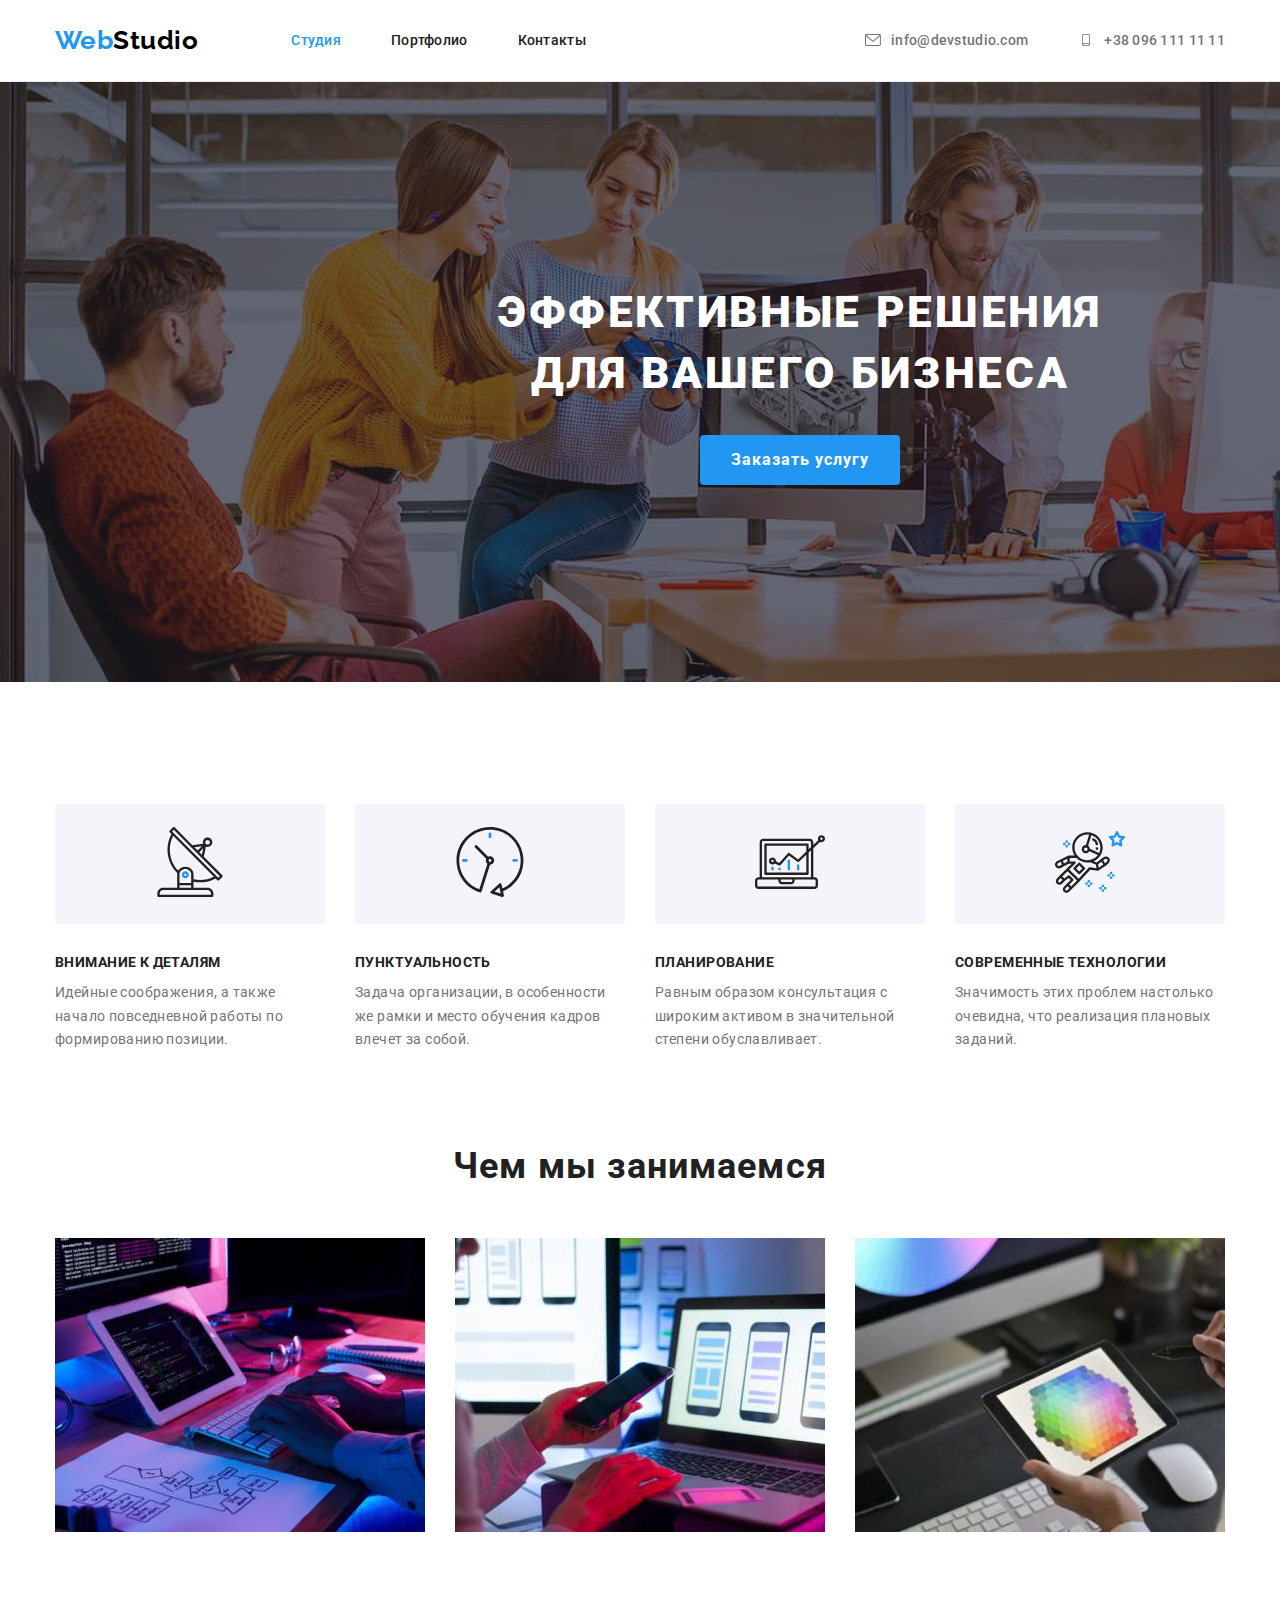
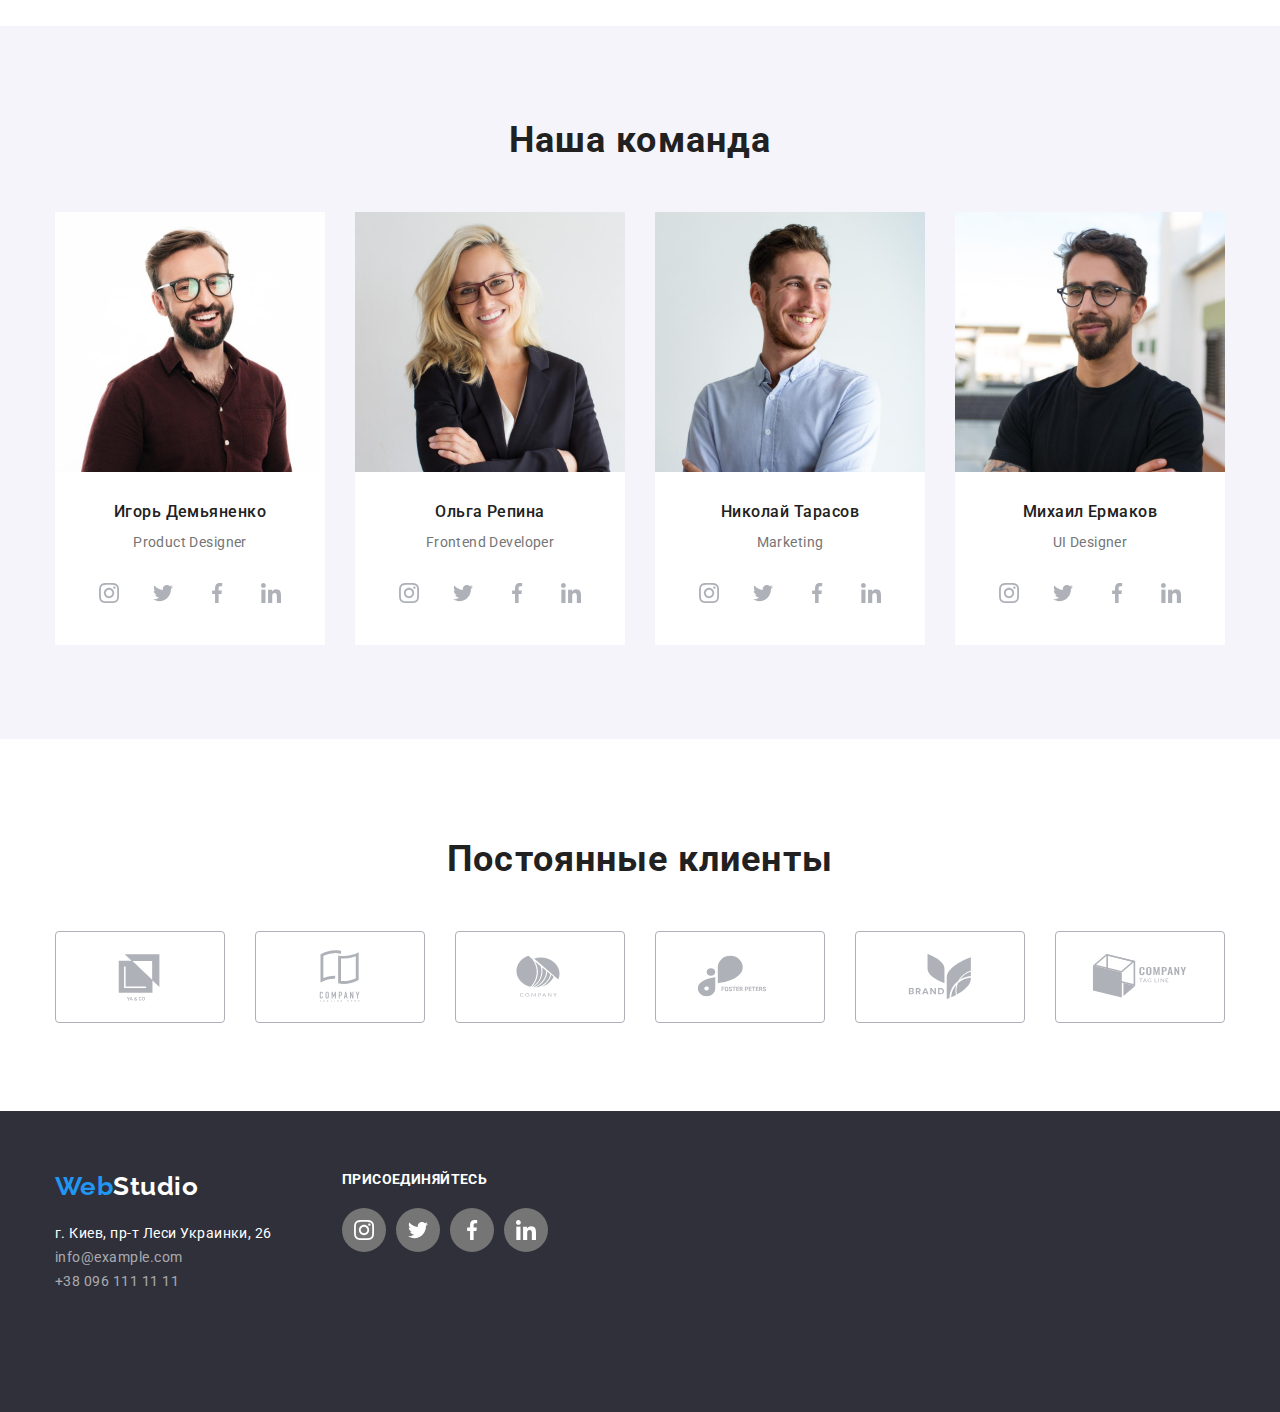
==== index.html @ 792765a1 "hw4-9" ====
<!DOCTYPE html>
<html lang="ru">
<head>
  <meta charset="UTF-8">
  <meta http-equiv="X-UA-Compatible" content="IE=edge">
  <meta name="viewport" content="width=device-width, initial-scale=1.0">
  <title>Home work 2</title>
  <link rel="stylesheet" href="https://fonts.googleapis.com/css2?family=Raleway:wght@700&family=Roboto:wght@400;500;700;900&display=swap">
  <link rel="stylesheet" href="https://cdnjs.cloudflare.com/ajax/libs/modern-normalize/1.1.0/modern-normalize.min.css" 
  integrity="sha512-wpPYUAdjBVSE4KJnH1VR1HeZfpl1ub8YT/NKx4PuQ5NmX2tKuGu6U/JRp5y+Y8XG2tV+wKQpNHVUX03MfMFn9Q==" 
  crossorigin="anonymous" referrerpolicy="no-referrer" />
  <link rel="stylesheet" href="./css/styles.css">
</head>

<body class="page">
  <!--Шапка сайта -->
  <header class="header">
    <div class="container logo-head">
      <a href="./index.html" class="logo link"
      >Web<span lang="en" class="top-logo">Studio</span>
      </a>
      <nav class="nav">
        <ul class="site-nav list">
          <li class="item"> <a href="./index.html" class="studio link current"> Студия</a> </li>
          <li class="item"> <a href="./portfolio.html" class="portfolio link"> Портфолио</a> </li>
          <li class="item"> <a href="" class="contacts link"> Контакты</a> </li>
        </ul>
      </nav>
      <ul class="auth-nav list">
        <li class="item"> <a href="mailto:info@devstudio.com" 
                target="_blank" rel="noopener noreferrer"
                class="first-mail link"><svg class="mail-icon" width="16" height="12">
                  <use href="./images/icons.svg#icon-envelope"></use>
                </svg> info@devstudio.com</a> 
        </li>
        <li class="item"> <a href="tel:+380961111111" 
                class="phone link"><svg class="phone-icon" width="16" height="12">
                  <use href="./images/icons.svg#icon-smartphone"></use>
                </svg> +38 096 111 11 11</a> 
        </li>
      </ul>
    </div>
  </header>

  <!--------------- Герой-->
  <main>
    <section class="section hero">
      <div class="container">
        <h1 class="hero-title">
          Эффективные решения
          для вашего бизнеса
        </h1>
        <button type="button" class="hero-button pointer">Заказать услугу</button>
    </section>

    <!-------------- Особенности-->
    <section class="section property">
      <div class="container">
        <h2 class="visually-hidde">Property</h2>
        <ul class="properties list">
          <li class="item">
            <div class="property-item">
              <a href="" class="property-link">
                <svg class="property-icon" width="70" height="70">
                  <use href="./images/icons.svg#icon-antenna-1"></use>
                </svg>
              </a>
            </div>
            <h3 class="title-description">Внимание к деталям</h3>
            <p class="section-content">Идейные соображения, а также
              начало повседневной работы по
              формированию позиции.
            </p>
          </li>
          <li class="item">
            <div class="property-item">
              <a href="" class="property-link">
                <svg class="property-icon" width="70" height="70">
                  <use href="./images/icons.svg#icon-clock-1"></use>
                </svg>
              </a>
            </div>
            <h3 class="title-description">Пунктуальность</h3>
            <p class="section-content">Задача организации, в особенности
              же рамки и место обучения кадров
              влечет за собой.
            </p>
          </li>
          <li class="item">
            <div class="property-item">
              <a href="" class="property-link">
                <svg class="property-icon" width="70" height="70">
                  <use href="./images/icons.svg#icon-diagram-1"></use>
                </svg>
              </a>
            </div>
            <h3 class="title-description">Планирование</h3>
            <p class="section-content"> Равным образом консультация с
              широким активом в значительной
              степени обуславливает.
            </p>
          </li>
          <li class="item">
            <div class="property-item">
              <a href="" class="property-link">
                <svg class="property-icon" width="70" height="70">
                  <use href="./images/icons.svg#icon-astronaut-1"></use>
                </svg>
              </a>
            </div>
            <h3 class="title-description">Современные технологии</h3>
            <p class="section-content"> Значимость этих проблем настолько
              очевидна, что реализация плановых
              заданий.
            </p>
          </li>
        </ul>
      </div>
    </section>

    <!--------------- Чем занимаемся-->
    <section class="section photos">
      <div class="container">
        <h2 class="section images title-features"> Чем мы занимаемся</h2>
        <ul class="features list">
          <li class="item"> <img src="./images/firstbox.jpg" width="370" height="294" alt="Рабочий стол"> </li>
          <li class="item"> <img src="./images/secondbox.jpg" width="370" height="294" alt="Ноутбук"> </li>
          <li class="item"><img src="./images/thirdbox.jpg" width="370" height="294" alt="Планшет"> </li>
        </ul>
      </div>
    </section>

    <!---------------- Наша команда-->
    <section class="section team">
      <div class="container">
        <h2 class="section title list-team"> Наша команда</h2>
        <ul class="employees list">
          <li class="item">            
              <img src="./images/demyanenco.jpg" width="270" alt="Фото Демьяненко">
            <div class="signature">

              <h3 class="title-team">Игорь Демьяненко</h3>
              <p lang="en" class="section-content profession">Product Designer</p>
              <ul class="team-social-list list">
                <li class="team-social-item">
                  <a href="" class="social-link">
                    <svg  class="social-icon" width="20" height="20">
                      <use 
                        href="./images/icons.svg#icon-instagram"
                      ></use>
                    </svg>
                  </a>
                </li>
                <li class="team-social-item">
                  <a href="" class="social-link">
                    <svg class="social-icon" width="20" height="20">
                      <use href="./images/icons.svg#icon-twitter"></use>
                    </svg>
                  </a>
                </li>
                <li class="team-social-item">
                  <a href="" class="social-link">
                    <svg class="social-icon" width="20" height="20">
                      <use href="./images/icons.svg#icon-facebook"></use>
                    </svg>
                  </a>
                </li>
                <li class="team-social-item">
                  <a href="" class="social-link">
                    <svg class="social-icon" width="20" height="20">
                      <use href="./images/icons.svg#icon-linkedin"></use>
                    </svg>
                  </a>
                </li>
              </ul>
            </div>
          </li>

          <li class="item">            
              <img src="./images/repina.jpg" width="270" alt="Фото Репина">
            <div class="signature">
              <h3 class="title-team">Ольга Репина</h3>
              <p lang="en" class="section-content profession">Frontend Developer</p>
              <ul class="team-social-list list">
                <li class="team-social-item">
                  <a href="" class="social-link">
                    <svg class="social-icon" width="20" height="20">
                      <use href="./images/icons.svg#icon-instagram"></use>
                    </svg>
                  </a>
                </li>
                <li class="team-social-item">
                  <a href="" class="social-link">
                    <svg class="social-icon" width="20" height="20">
                      <use href="./images/icons.svg#icon-twitter"></use>
                    </svg>
                  </a>
                </li>
                <li class="team-social-item">
                  <a href="" class="social-link">
                    <svg class="social-icon" width="20" height="20">
                      <use href="./images/icons.svg#icon-facebook"></use>
                    </svg>
                  </a>
                </li>
                <li class="team-social-item">
                  <a href="" class="social-link">
                    <svg class="social-icon" width="20" height="20">
                      <use href="./images/icons.svg#icon-linkedin"></use>
                    </svg>
                  </a>
                </li>
              </ul>
            </div>
          </li>

          <li class="item">            
              <img src="./images/tarasov.jpg" width="270" alt="Фото Тарасов">
            <div class="signature">
              <h3 class="title-team">Николай Тарасов</h3>
              <p lang="en" class="section-content profession">Marketing</p>
              <ul class="team-social-list list">
                <li class="team-social-item">
                  <a href="" class="social-link">
                    <svg class="social-icon" width="20" height="20">
                      <use href="./images/icons.svg#icon-instagram"></use>
                    </svg>
                  </a>
                </li>
                <li class="team-social-item">
                  <a href="" class="social-link">
                    <svg class="social-icon" width="20" height="20">
                      <use href="./images/icons.svg#icon-twitter"></use>
                    </svg>
                  </a>
                </li>
                <li class="team-social-item">
                  <a href="" class="social-link">
                    <svg class="social-icon" width="20" height="20">
                      <use href="./images/icons.svg#icon-facebook"></use>
                    </svg>
                  </a>
                </li>
                <li class="team-social-item">
                  <a href="" class="social-link">
                    <svg class="social-icon" width="20" height="20">
                      <use href="./images/icons.svg#icon-linkedin"></use>
                    </svg>
                  </a>
                </li>
              </ul>
            </div>
          </li>

          <li class="item">            
              <img src="./images/ermakov.jpg" width="270" alt="Фото Ермаков">
            <div class="signature">
              <h3 class="title-team">Михаил Ермаков</h3>
              <p lang="en" class="section-content profession">UI Designer</p>
              <ul class="team-social-list list">
                <li class="team-social-item">
                  <a href="" class="social-link">
                    <svg class="social-icon" width="20" height="20">
                      <use href="./images/icons.svg#icon-instagram"></use>
                    </svg>
                  </a>
                </li>
                <li class="team-social-item">
                  <a href="" class="social-link">
                    <svg class="social-icon" width="20" height="20">
                      <use href="./images/icons.svg#icon-twitter"></use>
                    </svg>
                  </a>
                </li>
                <li class="team-social-item">
                  <a href="" class="social-link">
                    <svg class="social-icon" width="20" height="20">
                      <use href="./images/icons.svg#icon-facebook"></use>
                    </svg>
                  </a>
                </li>
                <li class="team-social-item">
                  <a href="" class="social-link">
                    <svg class="social-icon" width="20" height="20">
                      <use href="./images/icons.svg#icon-linkedin"></use>
                    </svg>
                  </a>
                </li>
              </ul>
            </div>
          </li>
        </ul>
      </div>
    </section>
  </main>

  <section class="customers section">
    <div class="container">
      <div class="customers-box">
      <h2 class="customers-title title">Постоянные клиенты</h2>
      <ul class="customers-list list">
        <li class="customers-item">
          <a href="" class="customers-link">
            <svg class="customers-icon" width="106" height="60">
              <use href="./images/icons.svg#icon-Logo1"></use>
            </svg>
          </a>
        </li>
        <li class="customers-item">
          <a href="" class="customers-link">
            <svg class="customers-icon" width="106" height="60">
              <use href="./images/icons.svg#icon-Logo2"></use>
            </svg>
          </a>
        </li>
        <li class="customers-item">
          <a href="" class="customers-link">
            <svg class="customers-icon" width="106" height="60">
              <use href="./images/icons.svg#icon-Logo3"></use>
            </svg>
          </a>
        </li>
        <li class="customers-item">
          <a href="" class="customers-link">
            <svg class="customers-icon" width="106" height="60">
              <use href="./images/icons.svg#icon-Logo4"></use>
            </svg>
          </a>
        </li>
        <li class="customers-item">
          <a href="" class="customers-link">
            <svg class="customers-icon" width="106" height="60">
              <use href="./images/icons.svg#icon-Logo5"></use>
            </svg>
          </a>
        </li>
        <li class="customers-item">
          <a href="" class="customers-link">
            <svg class="customers-icon" width="106" height="60">
              <use href="./images/icons.svg#icon-Logo6"></use>
            </svg>
          </a>
        </li>
      </ul>
      </div>
    </div>
  </section>


  <!------------------------------------- Подвал----------->
  <footer class="footer">
    <div class="container bottom">

      <div class="address-box">
        <a href="./index.html" class="logo link">Web<span class="down logo link">Studio</span></a>
        <address>
          <ul class="address list">
            <li class="city"> г. Киев, пр-т Леси Украинки, 26 </li>
            <li> <a href="mailto:info@example.com" class="mail link">info@example.com</a> </li>
            <li> <a href="tel:+380961111111" class="phone link"> +38 096 111 11 11</a> </li>
          </ul>
        </address>
      </div>

    <div class="connect">
      <p class="connect-title">присоединяйтесь</p>
      <ul class="team-social-list list">
        <li class="footer-social-item">
          <a href="" class="footer-social-link">
            <svg class="footer-social-icon" width="20" height="20">
              <use href="./images/icons.svg#icon-instagram"></use>
            </svg>
          </a>
        </li>
        <li class="footer-social-item">
          <a href="" class="footer-social-link">
            <svg class="footer-social-icon" width="20" height="20">
              <use href="./images/icons.svg#icon-twitter"></use>
            </svg>
          </a>
        </li>
        <li class="footer-social-item">
          <a href="" class="footer-social-link">
            <svg class="footer-social-icon" width="20" height="20">
              <use href="./images/icons.svg#icon-facebook"></use>
            </svg>
          </a>
        </li>
        <li class="footer-social-item">
          <a href="" class="footer-social-link">
            <svg class="footer-social-icon" width="20" height="20">
              <use href="./images/icons.svg#icon-linkedin"></use>
            </svg>
          </a>
        </li>
      </ul>
    </div>
    </div>
  </footer>
</body>
</html>
---- css/styles.css ----
/* цвет Абзацев 212121 
  цвет текста 757575
  цвет лого 2196f3
  цвет лого 000000
  акцент ffffff
  фон ffffff  
  фон команда f5f4fa
*/

:root {
  --primary-text-color: #757575;
  --title-text-color: #212121;
  --accent-color: #ffffff;
  --background-color: #f5f4fa;
  --accent-text-color: #2196f3;
  --background-hero: #2f303a;
  --address-color: #c4c4c4;
  --logo-color: #000000;
  --header-border: #ececec;
  --address-color: rgba(255, 255, 255, 0.6);
  --social-link-color: #afb1b8;
  --button-shadow: rgba(0, 0, 0, 0.25);
}

html {
  box-sizing: border-box;
}

*,
*::before,
*::after {
  box-sizing: inherit;
}

p,
h1,
h2,
h3,
h4,
h5,
h6 {
  margin: 0;
}

img {
  display: block;
  max-width: 100%;
  height: auto;
}

.visually-hidden {
  position: absolute;
  width: 1px;
  height: 1px;
  margin: -1px;
  border: 0;
  padding: 0;
  white-space: nowrap;
  clip-path: inset(100%);
  clip: rect(0 0 0 0);
  overflow: hidden;
}

.page {
  margin: 0;

  background-color: var(--accent-color);
  color: var(--primary-text-color);
  font-family: Roboto, sans-serif;
  font-style: normal;
  letter-spacing: 0.03em;
}

.container {
  text-align: center;
  width: 1200px;
  margin: 0px auto;
  padding: 0 15px;
}

.header {
  border-bottom: 1px solid var(--header-border);
}

.logo-head {
  display: flex;
  align-items: center;
}

.link {
  text-decoration: none;
  color: inherit;
}

.logo {
  color: var(--accent-text-color);
  font-family: Raleway, sans-serif;
  font-weight: 700;
  font-size: 26px;
  line-height: 1.2;
}

.top-logo {
  color: var(--logo-color);
  padding-top: 24px;
  padding-bottom: 24px;
}

.down,
.city {
  color: var(--accent-color);
}
.logo:hover {
  color: var(--accent-text-color);
}

.list {
  list-style: none;
  padding: 0;
  margin: 0;
}

/* site nav */

.nav {
  margin-left: 93px;
}
.site-nav {
  display: flex;

  color: var(--title-text-color);
  font-weight: 500;
  font-size: 14px;
  line-height: 1.2;
  letter-spacing: 0.02em;
}

.site-nav .item + .item {
  margin-left: 50px;
}

.site-nav .studio,
.site-nav .portfolio,
.site-nav .contacts {
  color: var(--title-text-color);
  padding-top: 32px;
  padding-bottom: 32px;
  display: block;
}

.site-nav .link:hover,
.site-nav .link:focus,
.site-nav .link.current {
  color: var(--accent-text-color);
}

/* auth-nav */
.auth-nav {
  display: flex;
  margin-left: auto;
}

.auth-nav .item + .item {
  margin-left: 50px;
}

.auth-nav .mail,
.auth-nav .phone,
.auth-nav .first-mail {
  display: flex;
  color: var(--primary-text-color);
  font-weight: 500;
  font-size: 14px;
  line-height: 1.2;
  letter-spacing: 0.02em;
  padding: 32px 0;
  align-items: center;
}

.auth-nav .link:hover,
.auth-nav .link:focus {
  color: var(--accent-text-color);
}

.auth-nav .link:hover .mail-icon,
.auth-nav .link:focus .mail-icon,
.auth-nav .link:hover .phone-icon,
.auth-nav .link:focus .phone-icon {
  color: var(--accent-text-color);
}

.mail-icon,
.phone-icon {
  fill: currentColor;
  margin-right: 10px;
}

/* Hero */
.hero-title,
.hero-button {
  color: var(--accent-color);
}

.hero-title {
  width: 696px;
  margin: 0 auto 30px;
  font-weight: 900;
  font-size: 44px;
  line-height: 1.4;
  letter-spacing: 0.06em;
  text-transform: uppercase;
}

.hero-button {
  text-align: center;
  width: 200px;
  height: 50px;
  border-radius: 4px;
  border: 0;

  background-color: var(--accent-text-color);
  font-family: Roboto, sans-serif;
  font-weight: 700;
  font-size: 16px;
  line-height: 1.9;
  letter-spacing: 0.06em;
  cursor: pointer;
}

.hero {
  padding-top: 200px;
  padding-bottom: 200px;
  background-color: var(--background-hero);
  background-image: linear-gradient(
      rgba(47, 48, 58, 0.4),
      rgba(47, 48, 58, 0.4)
    ),
    url(../images/hero-bg.jpg);
  width: 1600px;
  height: 600px;
  background-repeat: no-repeat;
  /* background-position: center; */
  background-position: 50% 50%;
  background-size: cover;
}

.property {
  padding-bottom: 94px;
  padding-top: 94px;
}

.section .title {
  color: var(--title-text-color);
  font-weight: 700;
  font-size: 18px;
  line-height: 2;
  letter-spacing: 0.06em;
}
/* -------Team------------ */
.title-features {
  display: inline;
  margin-right: auto;
  margin-bottom: 50px;
}

.photos {
  padding-bottom: 94px;
}

.features {
  display: flex;
}

.features .item + .item {
  margin-left: 30px;
}

.employees {
  display: flex;
}

.employees .item + .item {
  margin-left: 30px;
}

.properties {
  display: flex;
}

.properties .item {
  margin-right: 30px;
  width: 270px;
}

.properties .item:last-child {
  margin-right: 0;
}

.property-item {
  display: flex;
  background-color: var(--background-color);
  width: 270px;
  height: 120px;
  justify-content: center;
  align-items: center;
  margin-bottom: 30px;
}

/* --------Social links----------- */

.team-social-list {
  display: flex;
  justify-content: center;
}

.team-social-item {
  background-color: var(--accent-color);
  width: 44px;
  height: 44px;
}

.team-social-item + .team-social-item {
  margin-left: 10px;
}

.social-link {
  width: 100%;
  height: 100%;
  display: flex;
  align-items: center;
  justify-content: center;
}

.social-icon {
  fill: var(--social-link-color);
}

.social-link:hover .social-icon,
.social-link:focus .social-icon {
  fill: var(--accent-color);
}

.social-link:hover,
.social-link:focus {
  background-color: var(--accent-text-color);
}

.customers {
  justify-content: center;
  margin-top: 100px;
  margin-bottom: 88px;
}

/*.customers-box {
}*/

.customers-title {
  margin-bottom: 50px;
}

.customers-list {
  display: flex;
  justify-content: center;
}

.customers-item {
  background-color: var(--accent-color);
  width: 170px;
  height: 92px;
  border: 1px solid var(--social-link-color);
  box-sizing: border-box;
  border-radius: 4px;
}

.customers-item + .customers-item {
  margin-left: 30px;
}

.customers-link {
  width: 100%;
  height: 100%;
  display: flex;
  align-items: center;
  justify-content: center;
}

.customers-icon {
  fill: var(--social-link-color);
}

.customers-link:hover,
.customers-link:focus {
  background-color: var(--accent-text-color);
}

.customers-link:hover .customers-icon,
.customers-link:focus .customers-icon {
  fill: var(--accent-color);
}

.projects {
  display: flex;
  flex-wrap: wrap;

  padding-left: 0;
  padding-right: 0;
}

.projects .item {
  text-align: left;
  width: 370px;
  height: 404px;
  margin-right: 30px;
}

.projects .item:hover,
.projects .item:focus {
  box-shadow: 0 4px 4px 0 var(--button-shadow);
}

.projects .item:nth-child(3n) {
  margin-right: 0;
}

.projects .item:nth-child(n + 3) {
  margin-bottom: 30px;
}

.projects .item:nth-last-child(-n + 3) {
  margin-bottom: 0;
}

.section .images {
  display: block;
}

.section .customers-title,
.section .images,
.section .list-team {
  color: var(--title-text-color);
  font-weight: 700;
  font-size: 36px;
  line-height: 1.16;
  text-align: center;
  letter-spacing: 0.03em;
}

.section .list-team {
  margin-bottom: 50px;
}

.signature {
  background-color: var(--accent-color);
  padding: 30px;
}

.title-description {
  margin-bottom: 10px;
  text-align: left;
  color: var(--title-text-color);
  font-weight: 700;
  font-size: 14px;
  line-height: 1.2;
  letter-spacing: 0.03em;
  text-transform: uppercase;
}

.title {
  color: var(--title-text-color);
  letter-spacing: 0.06em;
}

.title-team {
  color: var(--title-text-color);
  font-weight: 500;
  font-size: 16px;
  line-height: 1.2;
  text-align: center;
  margin-bottom: 10px;
}
.section-content {
  text-align: left;
  color: var(--primary-text-color);
  font-weight: 400;
  font-size: 14px;
  line-height: 1.71;
  letter-spacing: 0.03em;
}

.profession {
  text-align: center;
  margin-bottom: 16px;
}

.team {
  background-color: var(--background-color);
  padding-bottom: 94px;
  padding-top: 94px;
}

.portfolio-section {
  padding: 94px 0;
}

.portfolio-btns {
  display: flex;
  justify-content: center;
  align-self: center;
  margin-bottom: 50px;
}

.btns-list:first-child {
  margin-left: 0;
}

.btns-list {
  margin-left: 8px;
}

.portfolio-button {
  border-radius: 4px;
  padding: 6px 22px;
  border: 0;

  background-color: var(--background-color);
  color: var(--title-text-color);
  font-weight: 500;
  font-size: 16px;
  line-height: 1.6;
  cursor: pointer;
}

.portfolio-button:hover,
.portfolio-button:focus,
.portfolio-button:active,
.portfolio-btns .current {
  background-color: var(--accent-text-color);
  color: var(--accent-color);
  box-shadow: 0 4px 4px 0 var(--button-shadow);
}

.title .sites {
  font-weight: 700;
  font-size: 18px;
  line-height: 2;
  letter-spacing: 0.06em;
  margin-bottom: 4px;
}

.description-photo {
  padding: 20px 24px;
  border: 1px solid var(--header-border);
  border-top: 0;
}

.section .content {
  color: var(--primary-text-color);
  font-size: 16px;
  line-height: 1.87;
}

/* Footer */

.address .link {
  color: var(--address-color);
}

.footer {
  display: flex;
  padding-top: 60px;
  padding-bottom: 60px;
  background-color: var(--background-hero);
}

.bottom {
  text-align: left;
  display: flex;
}

.page {
  color: var(--address-color);
}

.footer .mail,
.footer .phone,
.footer .city {
  font-size: 14px;
  font-weight: 400;
  font-style: normal;
  line-height: 1.7;
  display: block;
}

.bottom .logo {
  display: flex;
}

.bottom .down {
  margin-bottom: 20px;
}

.address-row {
  margin-bottom: 9px;
}

.address .link:focus,
.address .link:hover {
  color: var(--accent-text-color);
}

.connect {
  display: block;

  /* margin-top: 72px; */
  margin-bottom: 100px;
  margin-right: auto;
  margin-left: 70px;
}

.connect-title {
  color: var(--accent-color);
  margin-bottom: 20px;
  font-weight: 700;
  font-size: 14px;
  line-height: 1.2;
  letter-spacing: 0.03em;
  text-transform: uppercase;
}

.footer-social-item {
  background-color: var(--primary-text-color);
  border-radius: 50%;
  width: 44px;
  height: 44px;
}

.footer-social-link {
  width: 100%;
  height: 100%;
  display: flex;
  align-items: center;
  justify-content: center;
}
.footer-social-item + .footer-social-item {
  margin-left: 10px;
}

.footer-social-link {
  color: var(--accent-color);
}

.footer-social-icon {
  fill: var(--accent-color);
}

.footer-social-link:hover .footer-social-icon,
.footer-social-link:focus .footer-social-icon {
  fill: var(--accent-color);
}

.footer-social-link:hover,
.footer-social-link:focus {
  background-color: var(--accent-text-color);
}
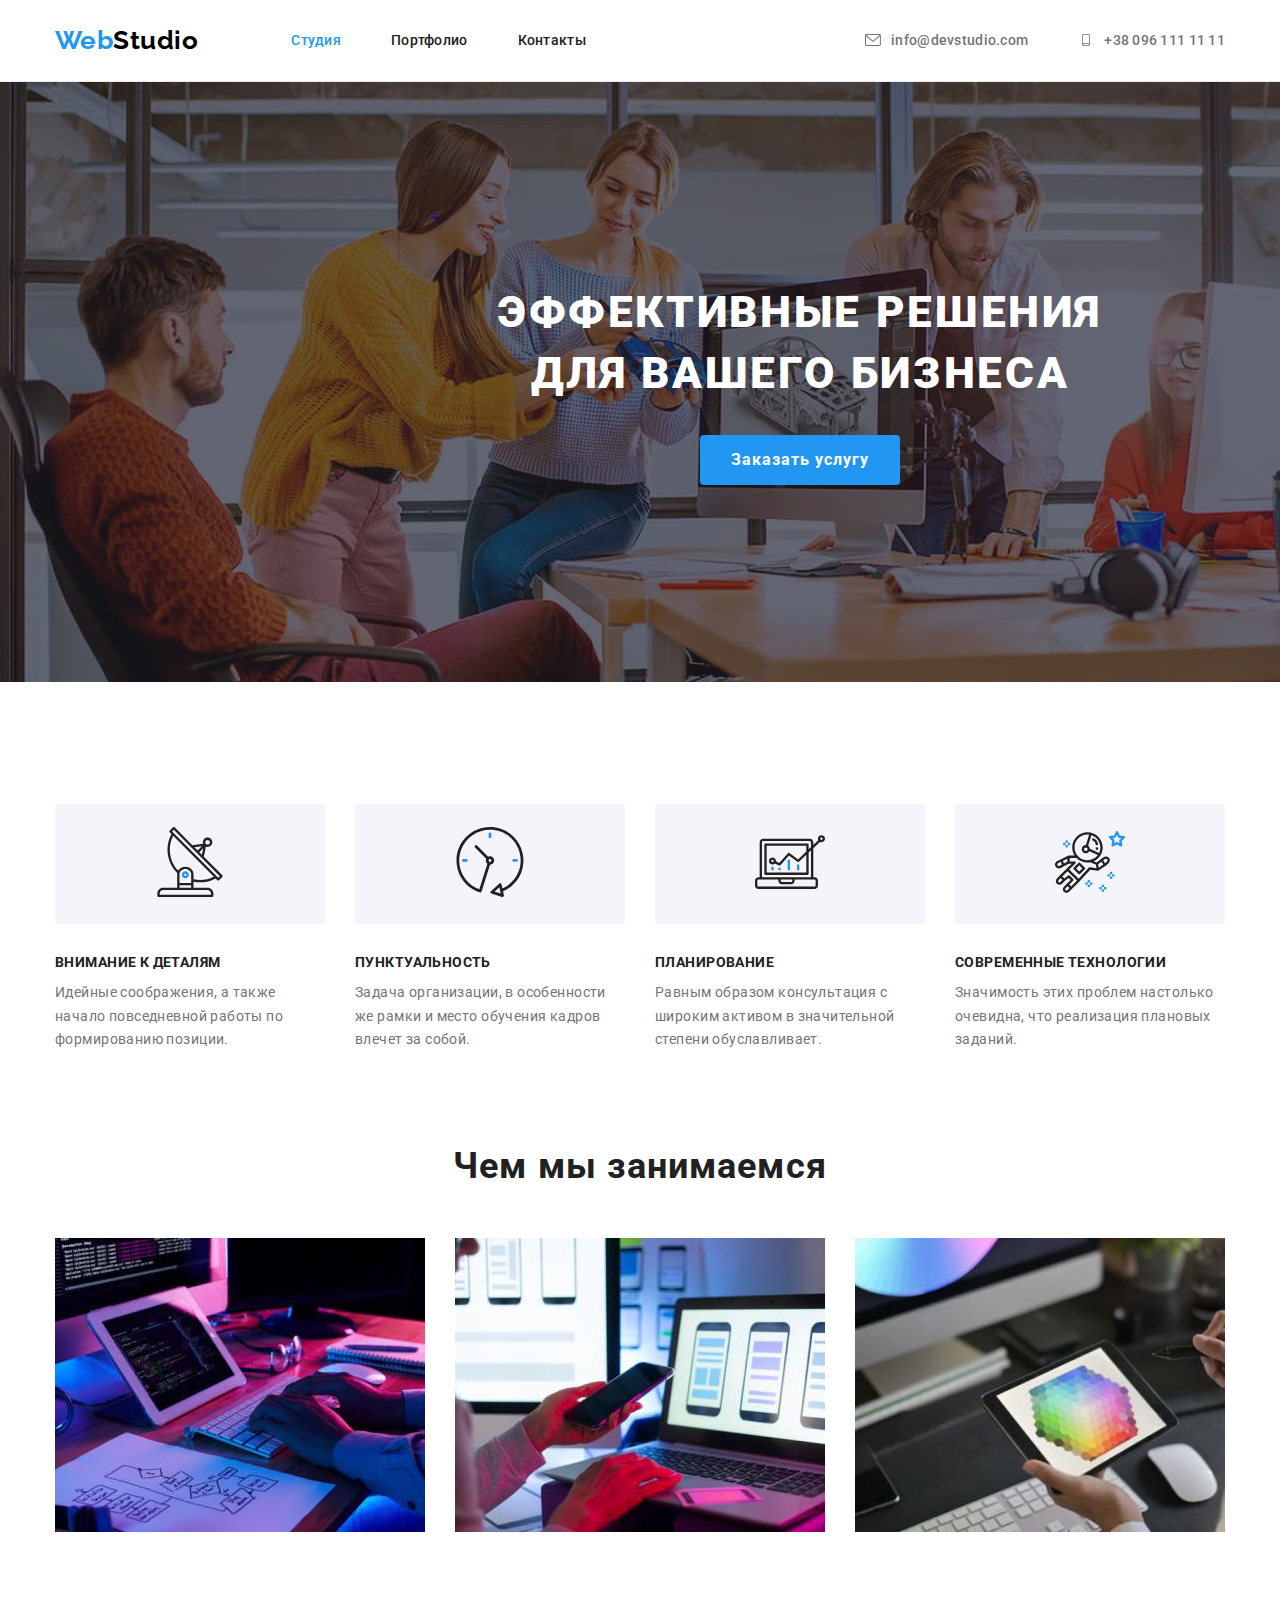
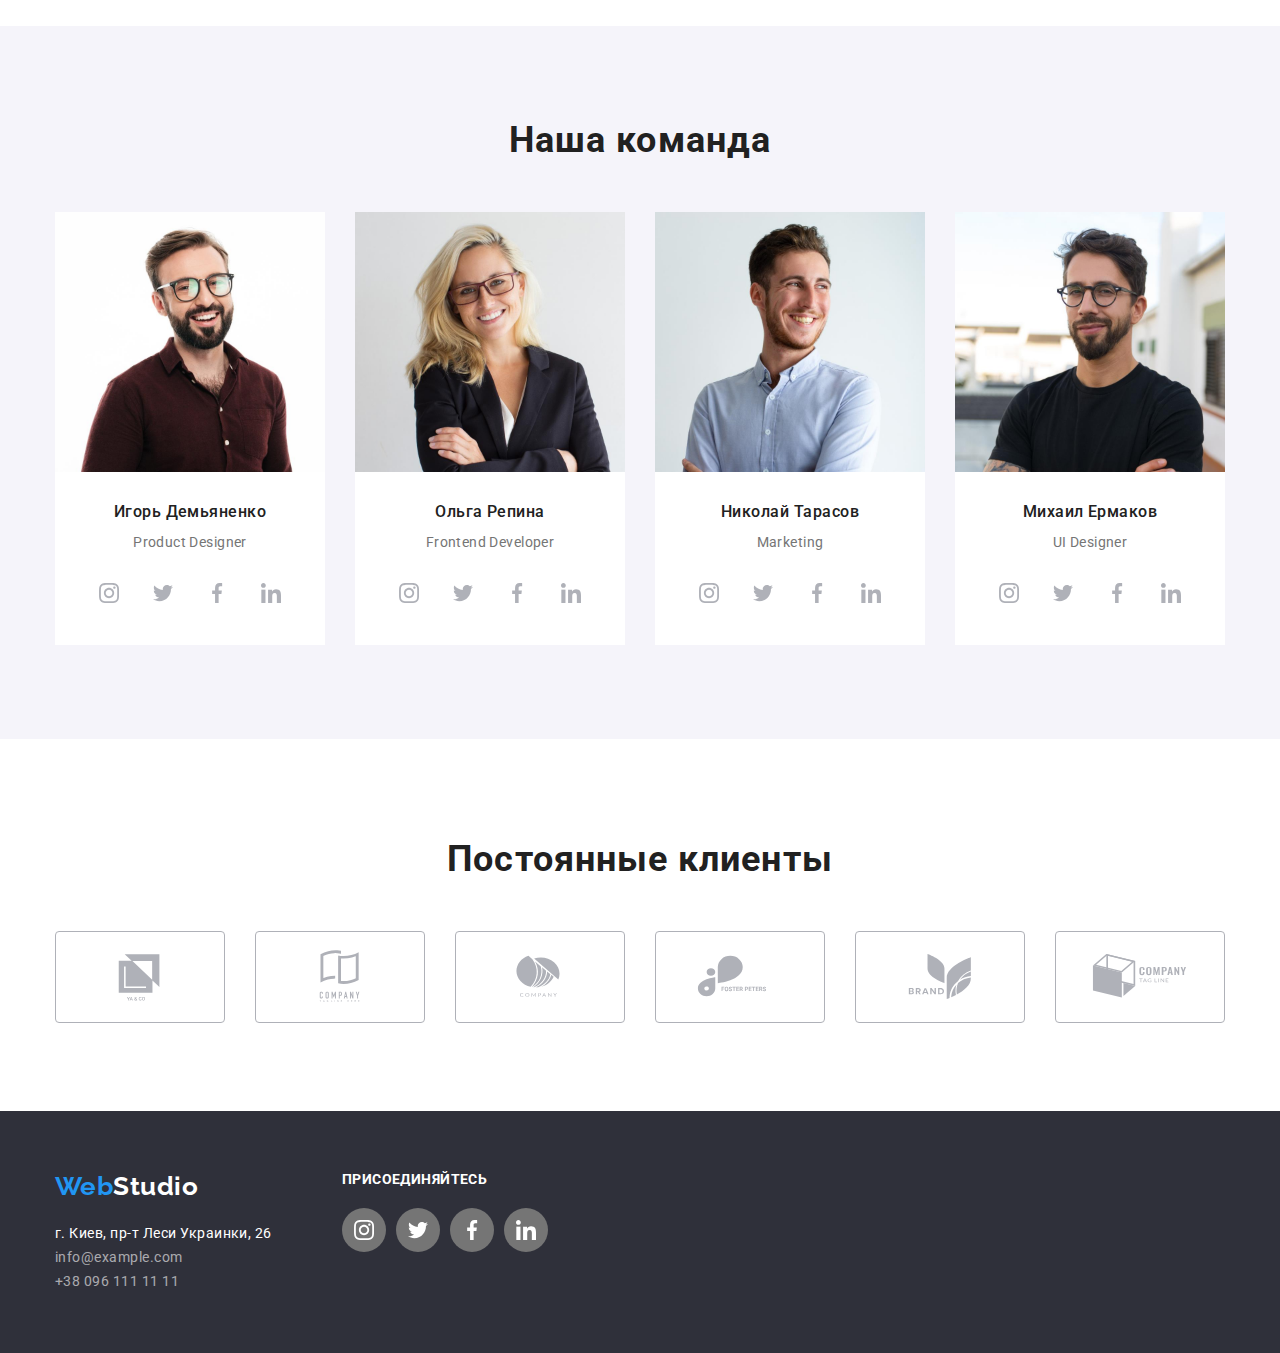
==== commit abc5b1e6: "hw4+4" ====
--- a/index.html
+++ b/index.html
@@ -42,7 +42,7 @@
     </div>
   </header>
 
-  <!--------------- Герой-->
+  <!--------------- Герой---->
   <main>
     <section class="section hero">
       <div class="container">
--- a/css/styles.css
+++ b/css/styles.css
@@ -195,7 +195,7 @@
   margin-right: 10px;
 }
 
-/* Hero */
+/*--------------- Hero------*/
 .hero-title,
 .hero-button {
   color: var(--accent-color);
@@ -239,9 +239,9 @@
   width: 1600px;
   height: 600px;
   background-repeat: no-repeat;
-  /* background-position: center; */
   background-position: 50% 50%;
   background-size: cover;
+  margin: 0 auto;
 }
 
 .property {
@@ -317,6 +317,7 @@
   background-color: var(--accent-color);
   width: 44px;
   height: 44px;
+  border-radius: 50%;
 }
 
 .team-social-item + .team-social-item {
@@ -350,9 +351,6 @@
   margin-top: 100px;
   margin-bottom: 88px;
 }
-
-/*.customers-box {
-}*/
 
 .customers-title {
   margin-bottom: 50px;
@@ -609,11 +607,6 @@
 }
 
 .connect {
-  display: block;
-
-  /* margin-top: 72px; */
-  margin-bottom: 100px;
-  margin-right: auto;
   margin-left: 70px;
 }
 
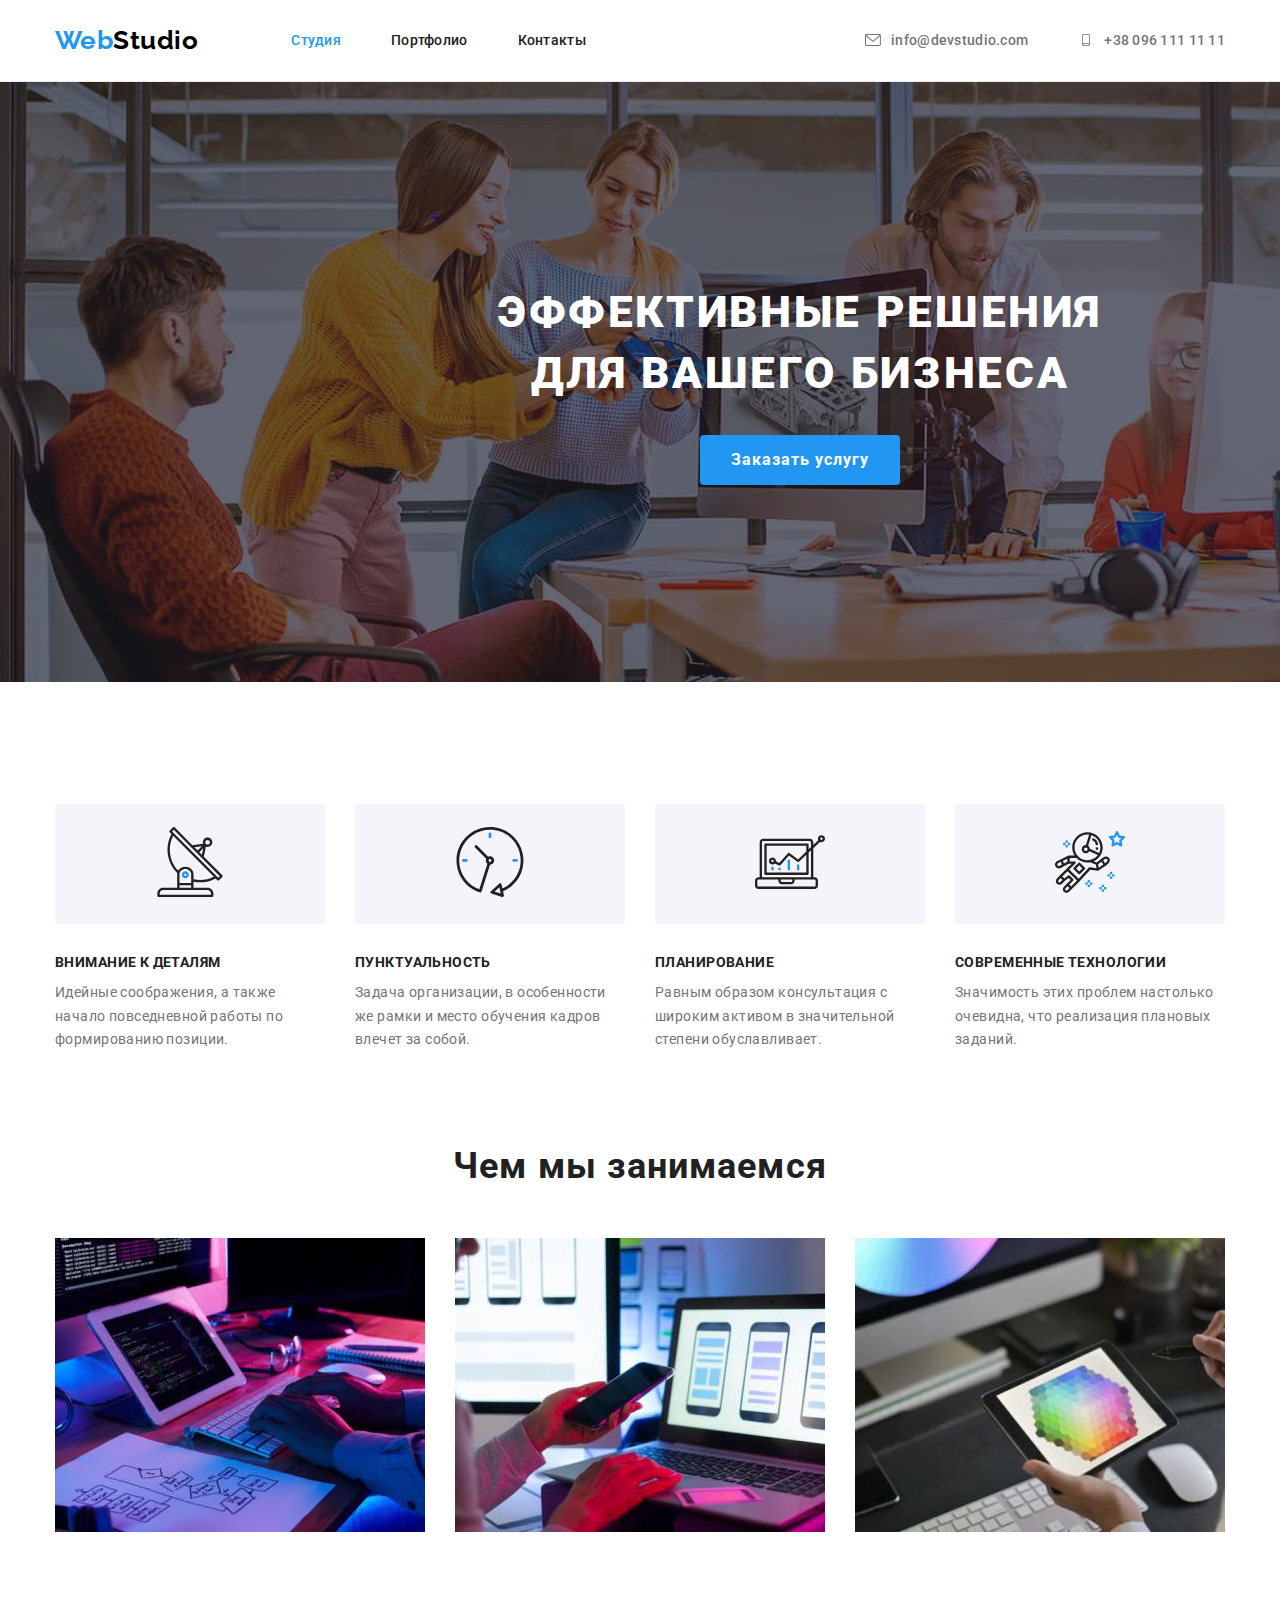
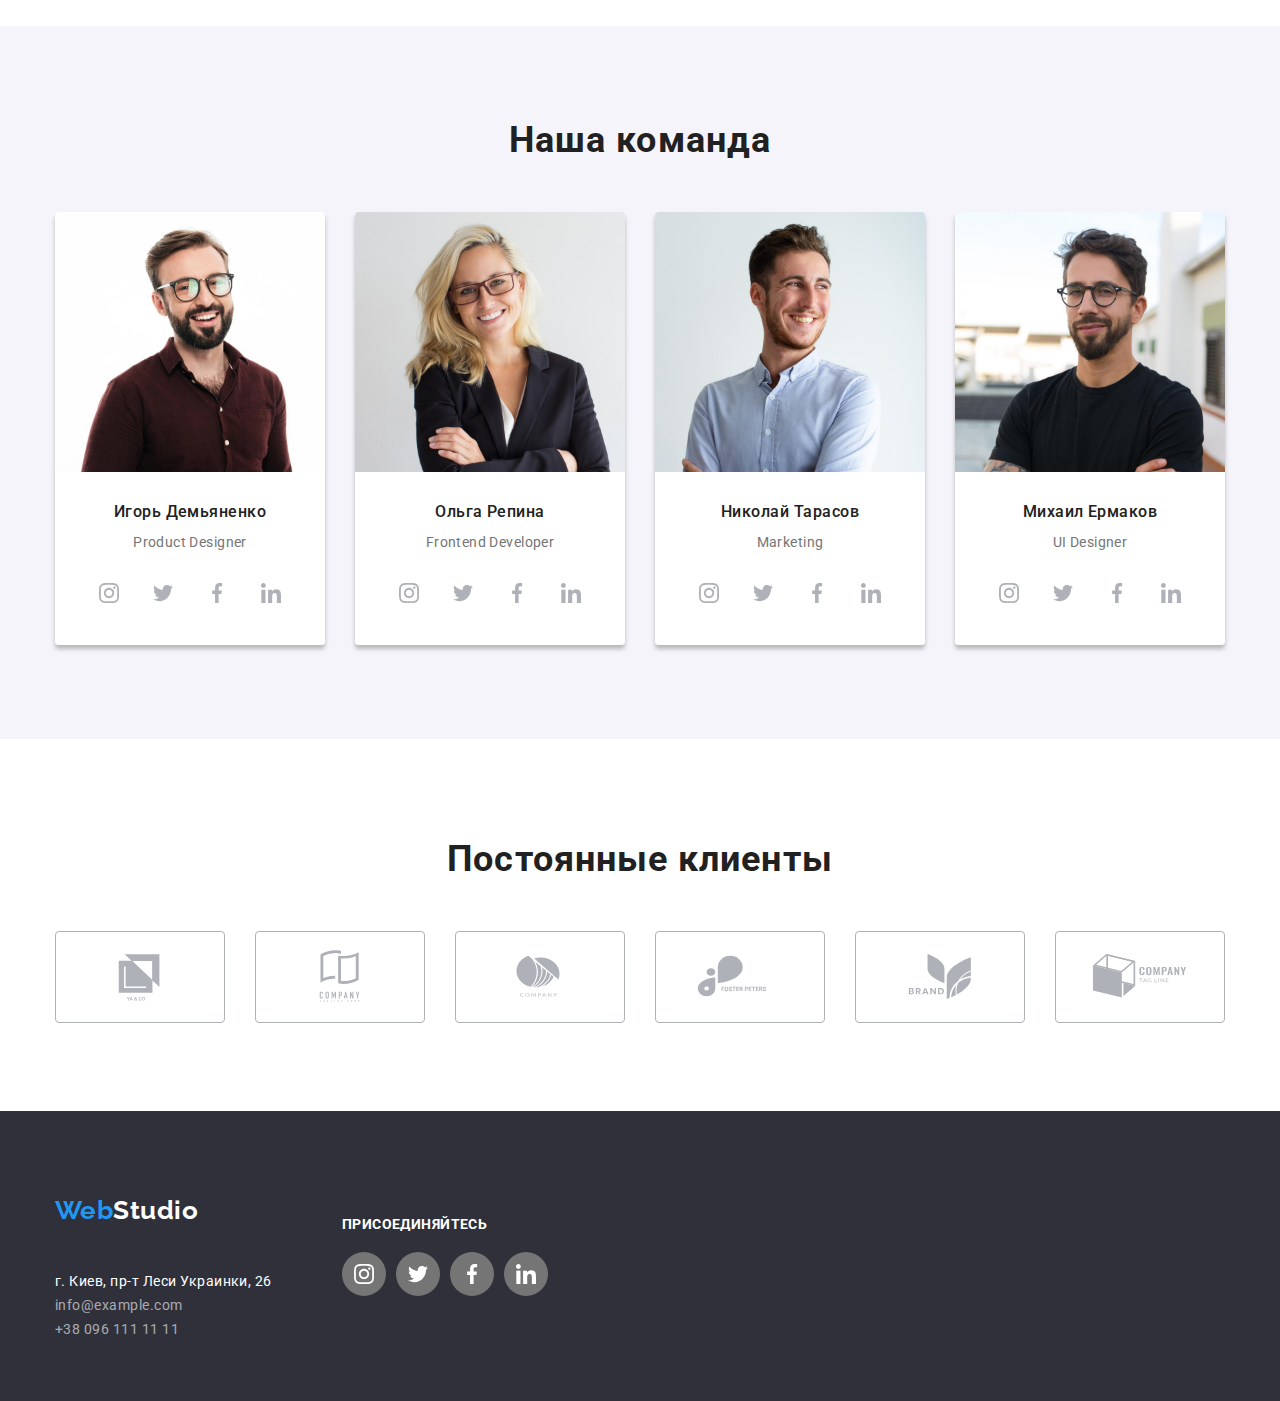
==== commit e0ef735a: "hw4  1" ====
--- a/index.html
+++ b/index.html
@@ -16,7 +16,7 @@
   <!--Шапка сайта -->
   <header class="header">
     <div class="container logo-head">
-      <a href="./index.html" class="logo link"
+      <a href="./index.html" class="logo link logo-header"
       >Web<span lang="en" class="top-logo">Studio</span>
       </a>
       <nav class="nav">
@@ -60,11 +60,11 @@
         <ul class="properties list">
           <li class="item">
             <div class="property-item">
-              <a href="" class="property-link">
+              <div class="property-link">
                 <svg class="property-icon" width="70" height="70">
                   <use href="./images/icons.svg#icon-antenna-1"></use>
                 </svg>
-              </a>
+              </div>
             </div>
             <h3 class="title-description">Внимание к деталям</h3>
             <p class="section-content">Идейные соображения, а также
@@ -74,11 +74,11 @@
           </li>
           <li class="item">
             <div class="property-item">
-              <a href="" class="property-link">
+              <div class="property-link">
                 <svg class="property-icon" width="70" height="70">
                   <use href="./images/icons.svg#icon-clock-1"></use>
                 </svg>
-              </a>
+              </div>
             </div>
             <h3 class="title-description">Пунктуальность</h3>
             <p class="section-content">Задача организации, в особенности
@@ -88,11 +88,11 @@
           </li>
           <li class="item">
             <div class="property-item">
-              <a href="" class="property-link">
+              <div class="property-link">
                 <svg class="property-icon" width="70" height="70">
                   <use href="./images/icons.svg#icon-diagram-1"></use>
                 </svg>
-              </a>
+              </div>
             </div>
             <h3 class="title-description">Планирование</h3>
             <p class="section-content"> Равным образом консультация с
@@ -102,11 +102,11 @@
           </li>
           <li class="item">
             <div class="property-item">
-              <a href="" class="property-link">
+              <div class="property-link">
                 <svg class="property-icon" width="70" height="70">
                   <use href="./images/icons.svg#icon-astronaut-1"></use>
                 </svg>
-              </a>
+              </div>
             </div>
             <h3 class="title-description">Современные технологии</h3>
             <p class="section-content"> Значимость этих проблем настолько
@@ -352,7 +352,7 @@
     <div class="container bottom">
 
       <div class="address-box">
-        <a href="./index.html" class="logo link">Web<span class="down logo link">Studio</span></a>
+        <a href="./index.html" class="logo link logo-footer">Web<span class="down logo link">Studio</span></a>
         <address>
           <ul class="address list">
             <li class="city"> г. Киев, пр-т Леси Украинки, 26 </li>
--- a/css/styles.css
+++ b/css/styles.css
@@ -20,6 +20,7 @@
   --address-color: rgba(255, 255, 255, 0.6);
   --social-link-color: #afb1b8;
   --button-shadow: rgba(0, 0, 0, 0.25);
+  --footer-social-link-color: rgba(255, 255, 255, 0.1);
 }
 
 html {
@@ -102,6 +103,10 @@
 
 .top-logo {
   color: var(--logo-color);
+}
+
+.logo-header,
+.logo-footer {
   padding-top: 24px;
   padding-bottom: 24px;
 }
@@ -279,6 +284,12 @@
   display: flex;
 }
 
+.employees .item {
+  border-radius: 4px;
+  box-shadow: 0 4px 4px 0 var(--button-shadow);
+  overflow: hidden;
+}
+
 .employees .item + .item {
   margin-left: 30px;
 }
@@ -330,6 +341,7 @@
   display: flex;
   align-items: center;
   justify-content: center;
+  border-radius: 50%;
 }
 
 .social-icon {
@@ -386,14 +398,23 @@
   fill: var(--social-link-color);
 }
 
+.customers-item:hover,
+.customers-item:focus {
+  border: 1px solid var(--accent-text-color);
+  box-sizing: border-box;
+  border-radius: 4px;
+}
+
 .customers-link:hover,
 .customers-link:focus {
-  background-color: var(--accent-text-color);
+  background-color: var(--accent-color);
+  /* border: 1px solid var(--accent-text-color); */
 }
 
 .customers-link:hover .customers-icon,
 .customers-link:focus .customers-icon {
-  fill: var(--accent-color);
+  fill: var(--accent-text-color);
+  /* border-color: var(--accent-text-color); */
 }
 
 .projects {
@@ -573,6 +594,10 @@
 .bottom {
   text-align: left;
   display: flex;
+}
+
+.footer .bottom {
+  align-items: center;
 }
 
 .page {
@@ -633,13 +658,14 @@
   display: flex;
   align-items: center;
   justify-content: center;
+  border-radius: 50%;
 }
 .footer-social-item + .footer-social-item {
   margin-left: 10px;
 }
 
 .footer-social-link {
-  color: var(--accent-color);
+  color: var(--footer-social-link-color);
 }
 
 .footer-social-icon {
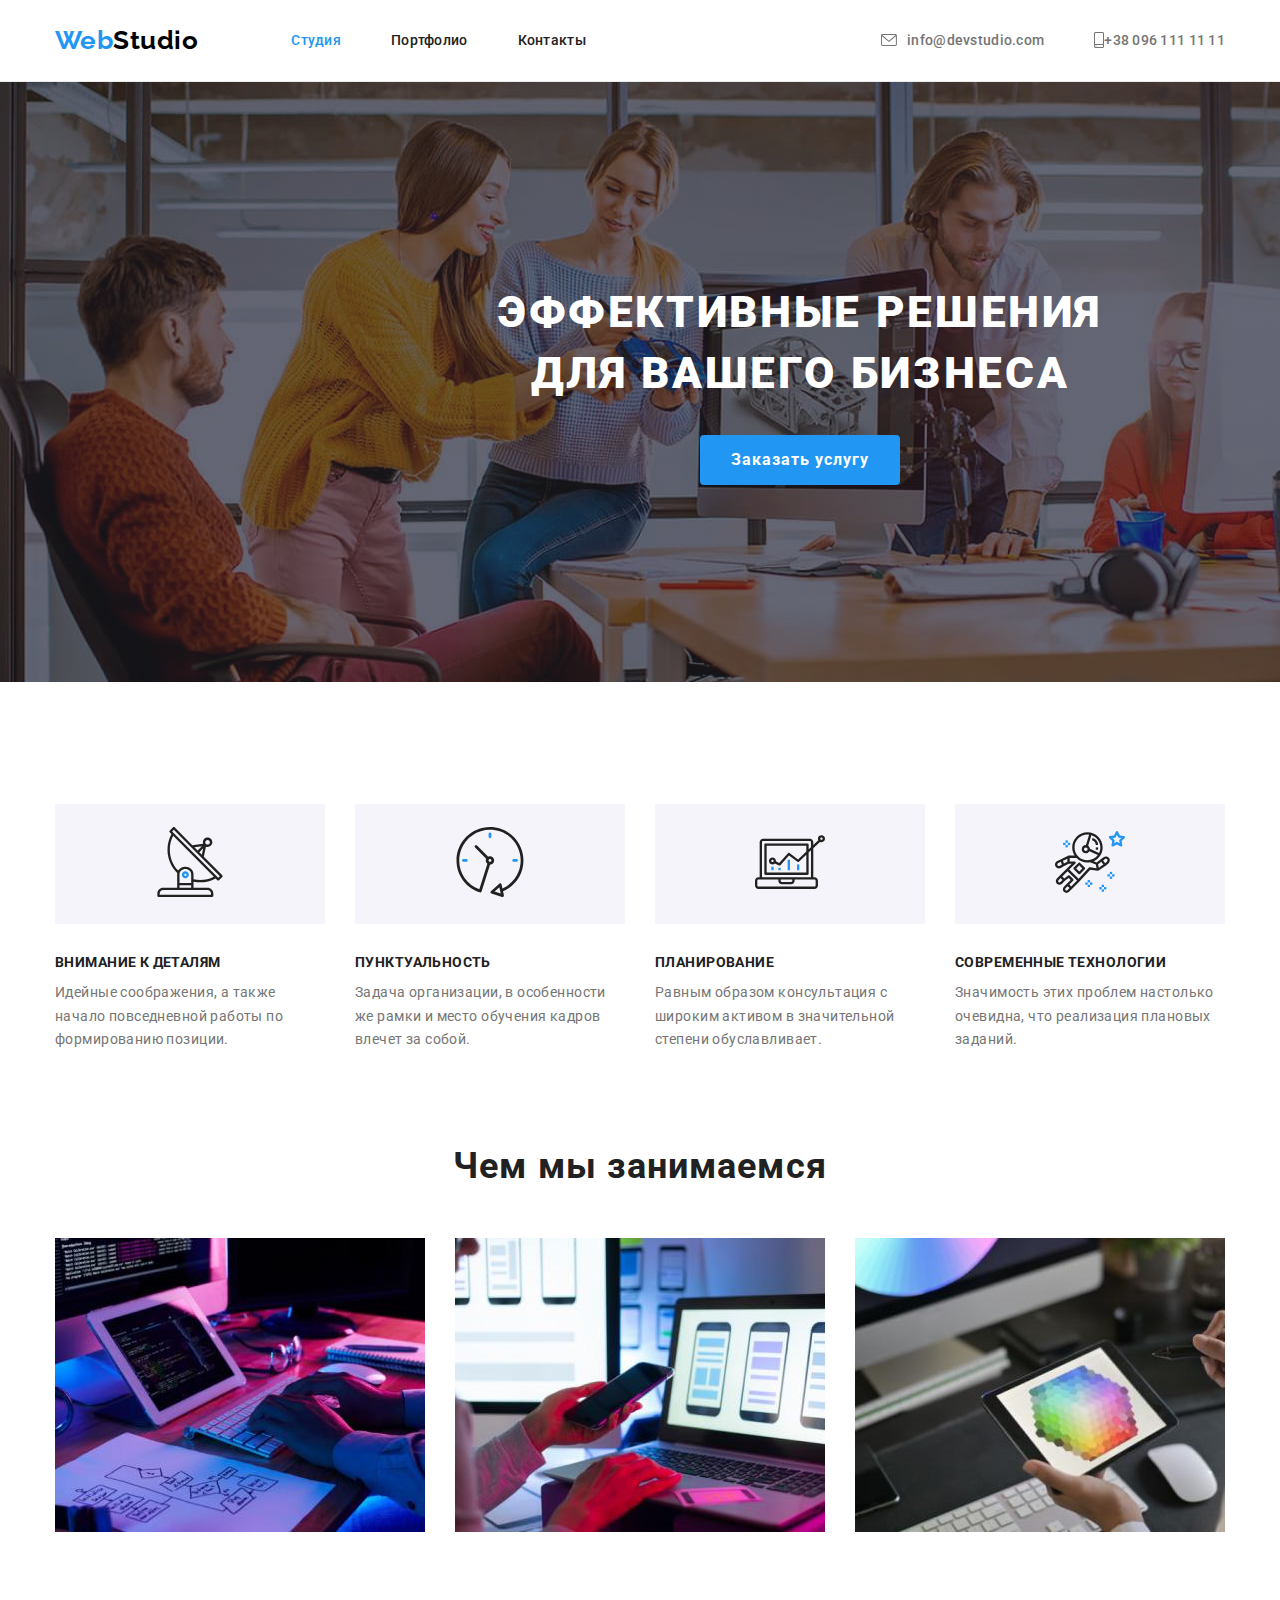
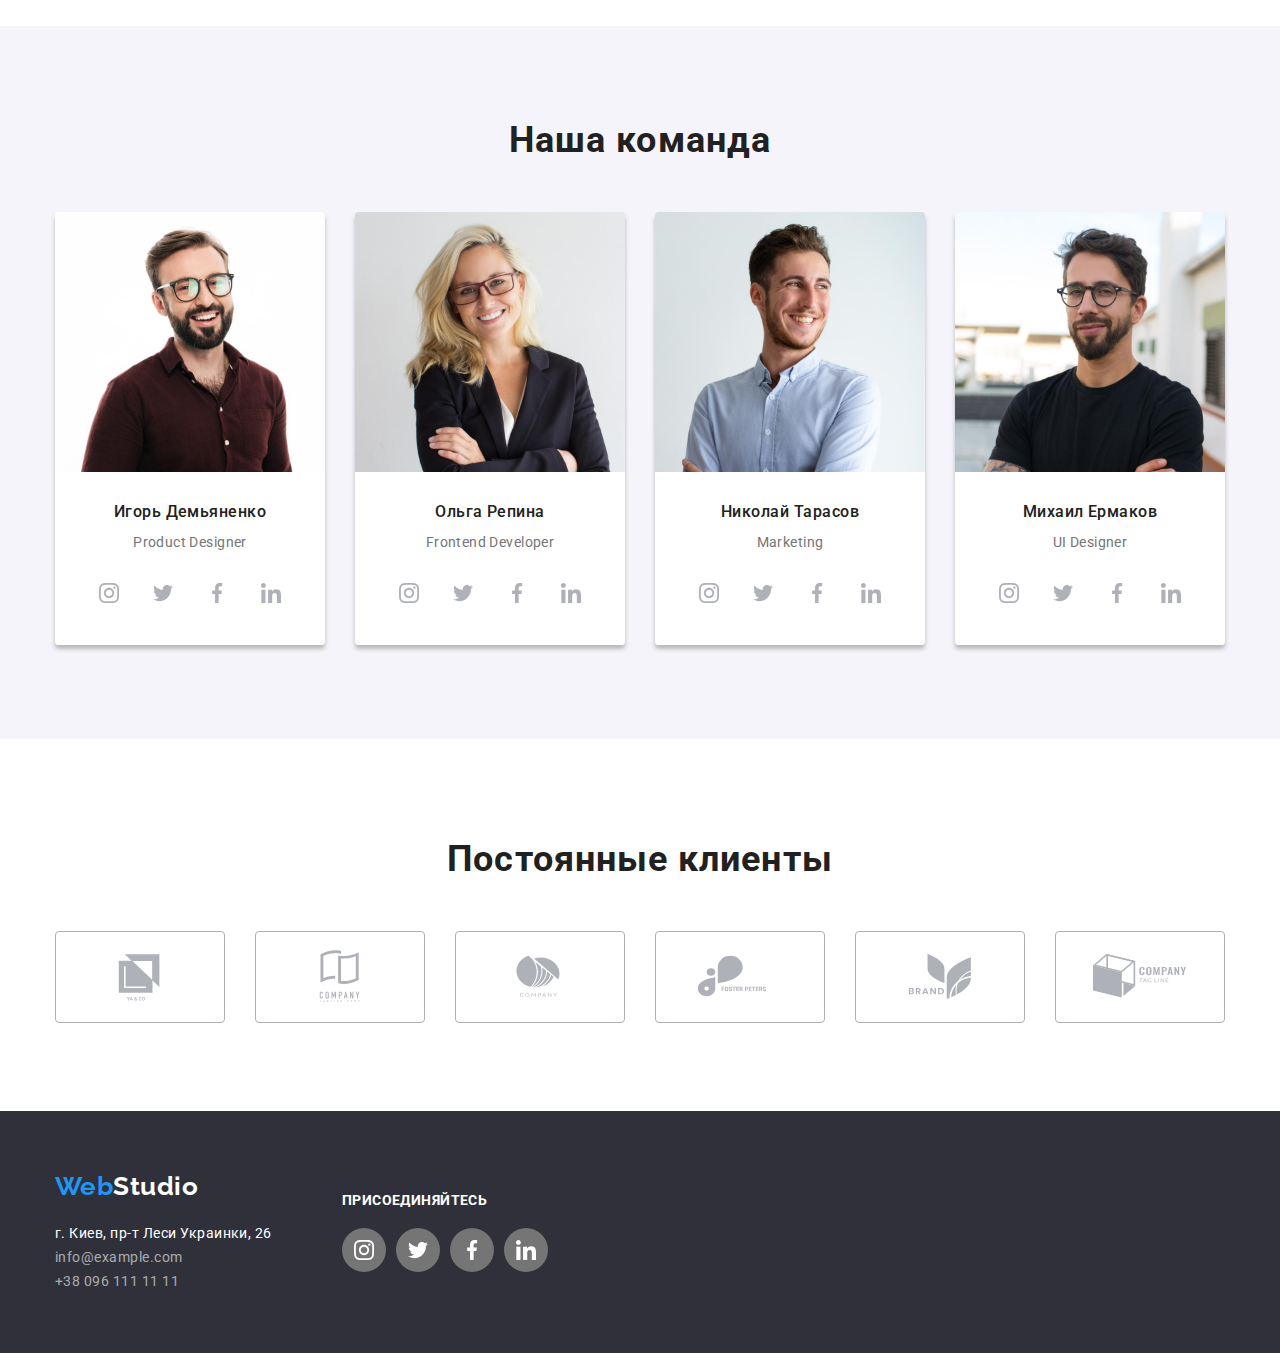
==== commit 5d0f0a14: "hw4--2" ====
--- a/index.html
+++ b/index.html
@@ -34,14 +34,21 @@
                 </svg> info@devstudio.com</a> 
         </li>
         <li class="item"> <a href="tel:+380961111111" 
-                class="phone link"><svg class="phone-icon" width="16" height="12">
-                  <use href="./images/icons.svg#icon-smartphone"></use>
+                class="phone link"><svg width="10" height="16" viewBox="0 0 10 16" fill="none" xmlns="http://www.w3.org/2000/svg">
+                  <path
+                    d="M8.5 0H1.5C0.672848 0 0 0.672848 0 1.5V14.5C0 15.3272 0.672848 16 1.5 16H8.5C9.32715 16 10 15.3272 10 14.5V1.5C10 0.672848 9.32715 0 8.5 0ZM1.5 1H8.5C8.77588 1 9 1.22412 9 1.5V12H1V1.5C1 1.22412 1.22412 1 1.5 1ZM8.5 15H1.5C1.22412 15 1 14.7759 1 14.5V13H9V14.5C9 14.7759 8.77588 15 8.5 15Z"
+                    fill="#757575" />
+                  <path
+                    d="M2.35355 13.7389C2.54882 13.9213 2.54882 14.2169 2.35355 14.3992C2.15828 14.5816 1.84172 14.5816 1.64645 14.3992C1.45118 14.2169 1.45118 13.9213 1.64645 13.7389C1.84172 13.5566 2.15828 13.5566 2.35355 13.7389Z"
+                    fill="#757575" />
                 </svg> +38 096 111 11 11</a> 
         </li>
       </ul>
     </div>
   </header>
-
+<!--<svg class="phone-icon" width="16" height="12">
+                  <use href="./images/icons.svg#icon-smartphone"></use>
+                </svg>  -->
   <!--------------- Герой---->
   <main>
     <section class="section hero">
--- a/css/styles.css
+++ b/css/styles.css
@@ -105,8 +105,7 @@
   color: var(--logo-color);
 }
 
-.logo-header,
-.logo-footer {
+.logo-header {
   padding-top: 24px;
   padding-bottom: 24px;
 }
@@ -317,7 +316,7 @@
   margin-bottom: 30px;
 }
 
-/* --------Social links----------- */
+/* --------Social links------------- */
 
 .team-social-list {
   display: flex;
@@ -360,8 +359,8 @@
 
 .customers {
   justify-content: center;
-  margin-top: 100px;
-  margin-bottom: 88px;
+  padding-top: 100px;
+  padding-bottom: 88px;
 }
 
 .customers-title {
@@ -619,6 +618,10 @@
 }
 
 .bottom .down {
+  /* margin-bottom: 20px; */
+}
+
+.logo-footer {
   margin-bottom: 20px;
 }
 
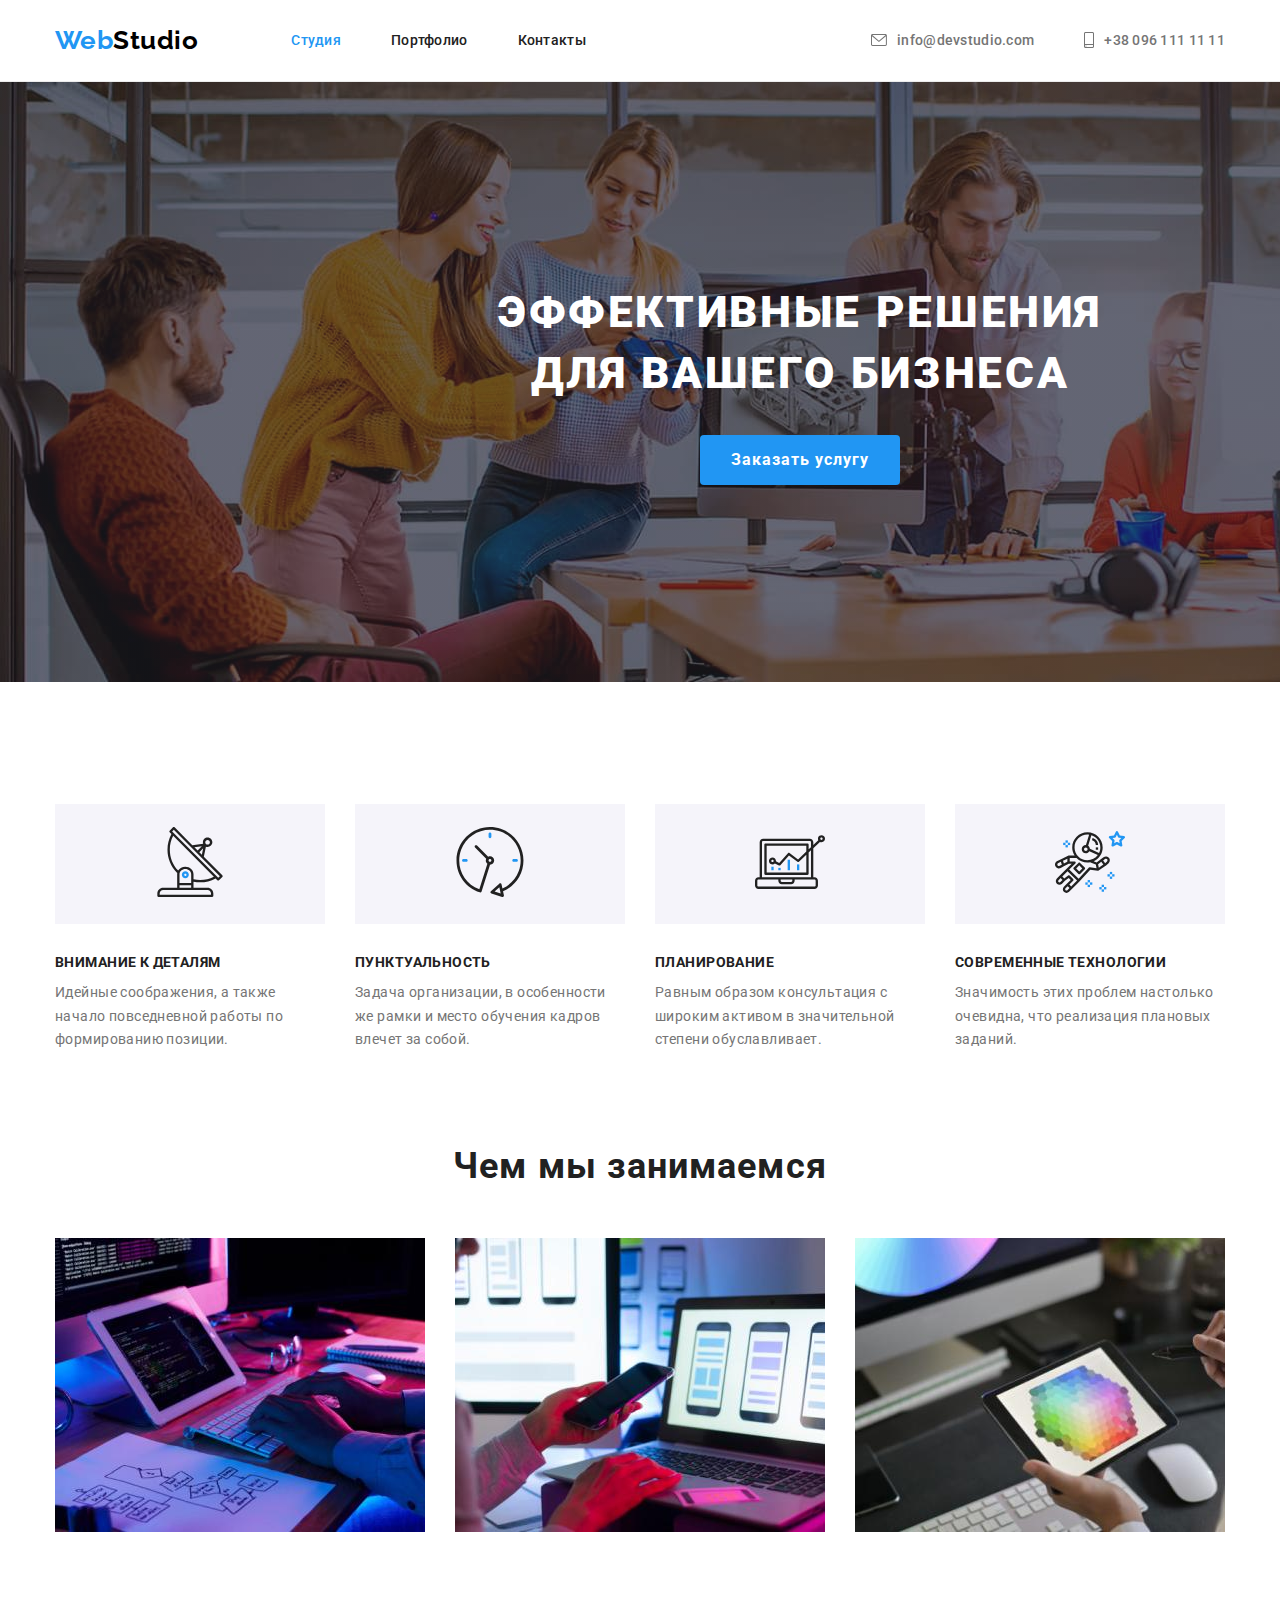
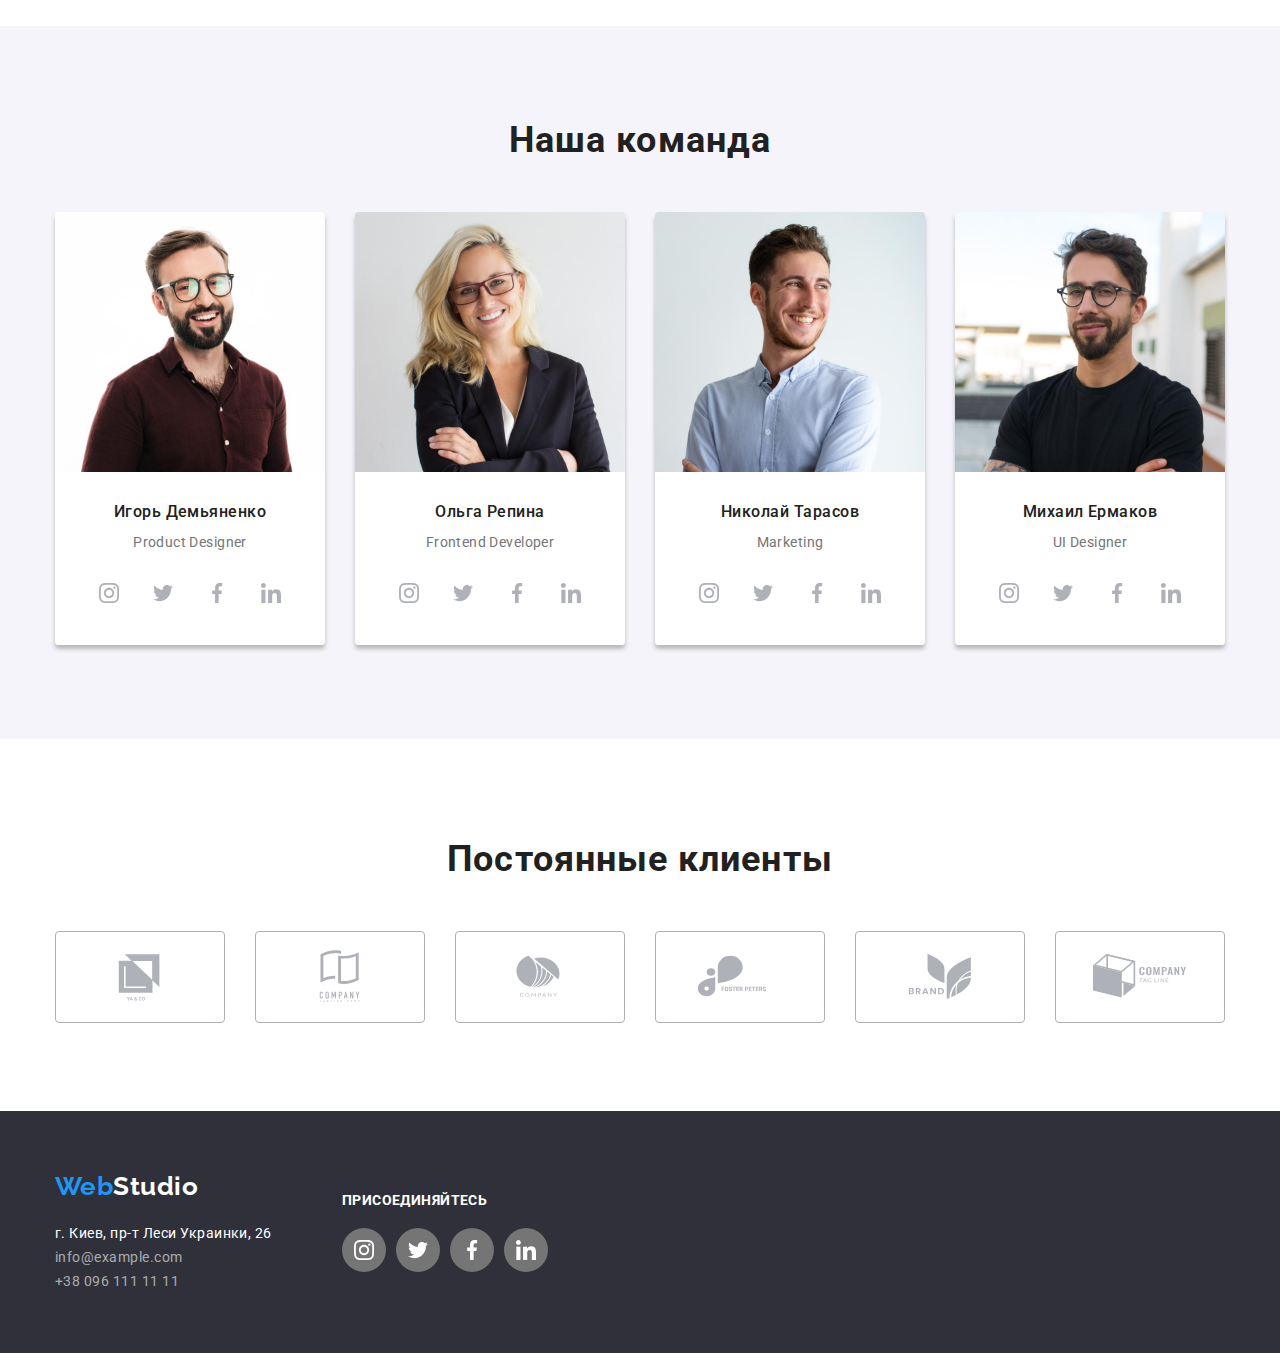
==== commit 02a546bb: "HW4 --3" ====
--- a/index.html
+++ b/index.html
@@ -34,7 +34,7 @@
                 </svg> info@devstudio.com</a> 
         </li>
         <li class="item"> <a href="tel:+380961111111" 
-                class="phone link"><svg width="10" height="16" viewBox="0 0 10 16" fill="none" xmlns="http://www.w3.org/2000/svg">
+                class="phone link"><svg class="phone-icon" width="10" height="16" viewBox="0 0 10 16" fill="none" xmlns="http://www.w3.org/2000/svg">
                   <path
                     d="M8.5 0H1.5C0.672848 0 0 0.672848 0 1.5V14.5C0 15.3272 0.672848 16 1.5 16H8.5C9.32715 16 10 15.3272 10 14.5V1.5C10 0.672848 9.32715 0 8.5 0ZM1.5 1H8.5C8.77588 1 9 1.22412 9 1.5V12H1V1.5C1 1.22412 1.22412 1 1.5 1ZM8.5 15H1.5C1.22412 15 1 14.7759 1 14.5V13H9V14.5C9 14.7759 8.77588 15 8.5 15Z"
                     fill="#757575" />
